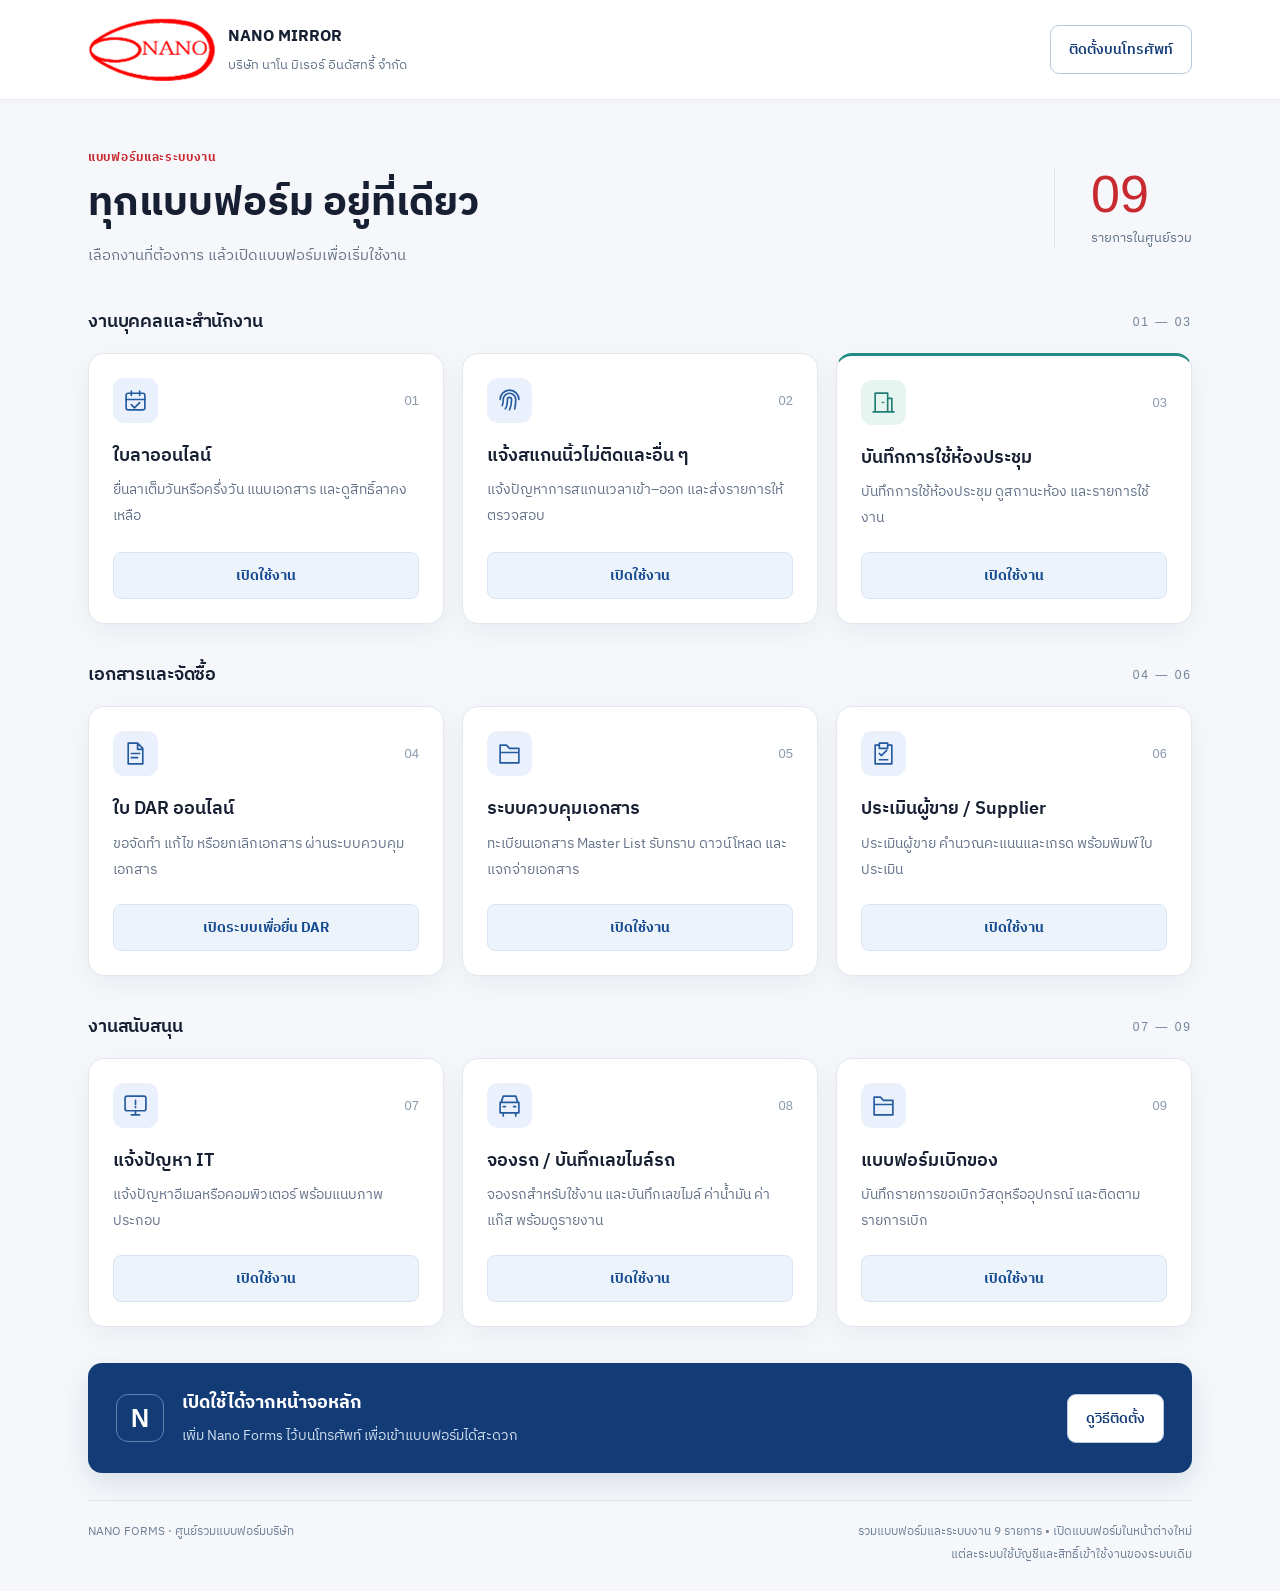
==== index.html @ 610510ab "Load professional Thai web font" ====
<!doctype html><html lang="th"><head><meta charset="UTF-8"><meta name="viewport" content="width=device-width,initial-scale=1"><meta name="theme-color" content="#133c77"><meta name="description" content="ศูนย์รวมแบบฟอร์มและระบบงาน บริษัท นาโน มิเรอร์ อินดัสทรี้ จำกัด"><meta name="apple-mobile-web-app-capable" content="yes"><meta name="apple-mobile-web-app-title" content="Nano Forms"><link rel="manifest" href="./manifest.webmanifest"><link rel="apple-touch-icon" href="./icon-192.png"><link rel="icon" href="data:image/svg+xml,%3Csvg xmlns='http://www.w3.org/2000/svg' viewBox='0 0 64 64'%3E%3Crect width='64' height='64' rx='14' fill='%23133c77'/%3E%3Cpath d='M18 46V18h8l12 18V18h8v28h-8L26 28v18Z' fill='white'/%3E%3C/svg%3E"><title>ศูนย์รวมแบบฟอร์มบริษัท | Nano Forms</title><link rel="preconnect" href="https://fonts.googleapis.com"><link rel="preconnect" href="https://fonts.gstatic.com" crossorigin><link href="https://fonts.googleapis.com/css2?family=IBM+Plex+Sans+Thai:wght@300;400;500;600;700&display=swap" rel="stylesheet"><link rel="stylesheet" href="./style.css?v=20261007-3"></head><body>
<header><div class="header-inner"><a class="brand" href="./" aria-label="หน้าหลัก Nano Forms"><img class="company-logo" src="[data-uri]" alt="NANO"><span>NANO MIRROR<small>บริษัท นาโน มิเรอร์ อินดัสทรี้ จำกัด</small></span></a><button class="install" id="install">ติดตั้งบนโทรศัพท์</button></div></header>
<main><div class="intro"><div><p class="eyebrow">แบบฟอร์มและระบบงาน</p><h1>ทุกแบบฟอร์ม<br class="mobile"> อยู่ที่เดียว</h1><p class="lead">เลือกงานที่ต้องการ แล้วเปิดแบบฟอร์มเพื่อเริ่มใช้งาน</p></div><div class="index-count"><strong>09</strong><span>รายการในศูนย์รวม</span></div></div>
<div class="notice" role="status" id="offline" hidden>ขณะนี้ไม่มีอินเทอร์เน็ต กรุณาเชื่อมต่อก่อนเปิดแบบฟอร์ม</div>
<section aria-labelledby="people"><div class="section-head"><h2 id="people">งานบุคคลและสำนักงาน</h2><span>01 — 03</span></div><div class="cards" id="people-cards"></div></section>
<section aria-labelledby="docs"><div class="section-head"><h2 id="docs">เอกสารและจัดซื้อ</h2><span>04 — 06</span></div><div class="cards" id="docs-cards"></div></section>
<section aria-labelledby="support"><div class="section-head"><h2 id="support">งานสนับสนุน</h2><span>07 — 09</span></div><div class="cards" id="support-cards"></div></section>
<aside class="install-strip"><span class="strip-icon">N</span><div><h2>เปิดใช้ได้จากหน้าจอหลัก</h2><p>เพิ่ม Nano Forms ไว้บนโทรศัพท์ เพื่อเข้าแบบฟอร์มได้สะดวก</p></div><button class="secondary" id="guide">ดูวิธีติดตั้ง</button></aside>
<footer><span>NANO FORMS · ศูนย์รวมแบบฟอร์มบริษัท</span><p>รวมแบบฟอร์มและระบบงาน 9 รายการ • เปิดแบบฟอร์มในหน้าต่างใหม่<br>แต่ละระบบใช้บัญชีและสิทธิ์เข้าใช้งานของระบบเดิม</p></footer></main>
<dialog id="install-dialog"><button class="close" aria-label="ปิด" id="close">×</button><p class="eyebrow">NANO FORMS</p><h2>ติดตั้งบนโทรศัพท์</h2><div id="installed" hidden>ติดตั้งแล้ว คุณกำลังเปิดผ่านเว็บแอป</div><div id="instructions"><h3>Android · Chrome</h3><p>เปิดเว็บนี้ใน Chrome แตะเมนู ⋮ แล้วเลือก <b>ติดตั้งแอป</b> หรือ <b>เพิ่มลงในหน้าจอหลัก</b></p><h3>iPhone · Safari</h3><p>เปิดเว็บนี้ใน Safari แตะ <b>แชร์</b> แล้วเลือก <b>เพิ่มไปยังหน้าจอโฮม</b> จากนั้นแตะ <b>เพิ่ม</b></p><p class="muted">หากเปิดจากแอปแชต ให้เปิดลิงก์ในเบราว์เซอร์ก่อน ตัวเลือกติดตั้งอาจต่างกันตามรุ่นโทรศัพท์</p></div><button id="native-install" class="primary" hidden>ติดตั้ง Nano Forms</button></dialog>
<script src="./app.js?v=20261007-2"></script></body></html>
---- style.css ----
:root{font-family:"IBM Plex Sans Thai","Noto Sans Thai",sans-serif;color:#172033;background:#f5f7fa;font-synthesis:none}*{box-sizing:border-box}body{margin:0}button,a{-webkit-tap-highlight-color:transparent}button{font:inherit;cursor:pointer}a{color:inherit}header{background:rgba(255,255,255,.96);border-bottom:1px solid #e6eaf0;box-shadow:0 1px 10px rgba(20,35,60,.04)}.header-inner{max-width:1160px;margin:auto;padding:18px 28px;display:flex;align-items:center;justify-content:space-between;gap:20px}.brand{display:flex;align-items:center;gap:13px;text-decoration:none;font:700 16px "Segoe UI",Arial,sans-serif;letter-spacing:.3px}.brand small{display:block;font:400 13px/1.6 "IBM Plex Sans Thai","Noto Sans Thai",sans-serif;letter-spacing:0;color:#65758b;margin-top:5px}.company-logo{width:127px;height:63px;object-fit:contain;display:block;flex-shrink:0}.install,.secondary{background:white;color:#133c77;border:1px solid #b9c9df;border-radius:9px;padding:12px 18px;font-size:14px;font-weight:bold;min-height:46px}.install:hover,.secondary:hover{background:#eef4fc}main{max-width:1160px;margin:auto;padding:48px 28px 24px}.intro{display:flex;align-items:center;justify-content:space-between;margin-bottom:38px}.eyebrow{font-size:12px;color:#c82a31;letter-spacing:.7px;font-weight:700;margin:0 0 10px;text-transform:uppercase}h1{font-size:40px;line-height:1.32;margin:0;font-weight:700;letter-spacing:-.4px}.lead{font-size:15px;color:#687386;margin:12px 0 0;line-height:1.8}.index-count{border-left:1px solid #e0e5ec;padding-left:36px;display:grid;gap:7px;color:#61728a}.index-count strong{font:500 52px/1 Arial;color:#c82a31}.index-count span{font-size:13px}.section-head{display:flex;align-items:center;justify-content:space-between;margin-bottom:16px}.section-head h2{font-size:18px;margin:0;font-weight:700;letter-spacing:-.15px}.section-head>span{font:12px Arial;color:#718299;letter-spacing:2px}.cards{display:grid;grid-template-columns:repeat(3,minmax(0,1fr));gap:18px;margin-bottom:36px}.card{background:#fff;border:1px solid #e2e7ee;border-radius:16px;padding:24px;display:flex;flex-direction:column;position:relative;min-height:250px;box-shadow:0 8px 24px rgba(22,39,66,.055);transition:transform .18s ease,box-shadow .18s ease,border-color .18s ease}.card-top{display:flex;align-items:center;justify-content:space-between;margin-bottom:18px}.icon{width:45px;height:45px;display:grid;place-items:center;border-radius:11px;background:#eaf1fc;color:#245b9f}.icon svg{width:25px;height:25px}.card-number{font:13px Arial;color:#8a99ad}.card h3{font-size:18px;line-height:1.7;margin:0 0 6px}.card p{font-size:14px;line-height:1.85;color:#637188;margin:0 0 21px}.card .action{margin-top:auto;text-align:center;display:block;text-decoration:none;border-radius:8px;padding:11px 10px;font-size:14px;font-weight:bold;color:#174c91;background:#edf3fb;border:1px solid #d9e5f5;min-height:44px}.card a.action:hover{background:#133c77;color:white}.card .pending{color:#7b6644;background:#f7f4ed;border-color:#eee7d8;font-weight:400}.meeting{border-top:3px solid #238d85}.meeting .icon{background:#e7f5f1;color:#207e73}.install-strip{display:flex;gap:18px;align-items:center;background:#133c77;color:#fff;padding:25px 28px;border-radius:14px;margin:12px 0 27px}.strip-icon{border:1px solid #6281ac;border-radius:12px;display:grid;place-items:center;height:48px;width:48px;flex-shrink:0;font:bold 25px Arial}.install-strip h2{margin:0 0 5px;font-size:18px}.install-strip p{margin:0;font-size:14px;line-height:1.8;color:#d2dff0}.install-strip .secondary{margin-left:auto;white-space:nowrap}footer{border-top:1px solid #dde5ef;padding-top:20px;color:#708096;font-size:12px;line-height:1.9;display:flex;justify-content:space-between;gap:20px}footer p{margin:0;text-align:right}.mobile{display:none}dialog{border:0;border-radius:18px;padding:32px;max-width:480px;width:calc(100% - 32px);color:#152a46;box-shadow:0 20px 80px #09214255}dialog::backdrop{background:#0e234b88}dialog h2{font-size:24px;margin:10px 0 26px}dialog h3{font-size:17px;margin:24px 0 8px}dialog p{line-height:1.9;font-size:15px}.close{position:absolute;right:12px;top:10px;background:none;border:0;font-size:28px;width:44px;height:44px;color:#65758b}.muted{color:#718197;font-size:13px!important}.primary{background:#133c77;color:white;border:0;border-radius:9px;width:100%;padding:13px}.notice{padding:15px;background:#fff0cf;border-radius:9px;margin-bottom:20px}button:focus-visible,a:focus-visible{outline:3px solid #15978c;outline-offset:4px}[hidden]{display:none!important}@media(max-width:850px){.cards{grid-template-columns:repeat(2,minmax(0,1fr))}.index-count{display:none}footer{display:block}footer p{text-align:left;margin-top:8px}}@media(max-width:560px){.header-inner{padding:16px;gap:10px}.brand{font-size:14px;gap:9px}.brand small{font-size:12px;max-width:190px}.company-logo{width:92px;height:auto;flex-shrink:0}.install{font-size:12px;padding:9px;max-width:93px}main{padding:29px 16px 20px}.intro{margin-bottom:29px}h1{font-size:31px}.lead{font-size:14px}.cards{grid-template-columns:1fr;gap:12px;margin-bottom:27px}.card{min-height:0;padding:19px;display:grid;grid-template-columns:46px 1fr;column-gap:15px}.card-top{grid-row:1/4;display:block;margin:0}.card-number{display:none}.card h3{font-size:17px}.card p{margin-bottom:13px}.card .action{grid-column:2;padding:10px}.section-head h2{font-size:18px}.install-strip{padding:22px;flex-wrap:wrap;gap:14px}.install-strip>div{flex:1}.install-strip .secondary{width:100%;margin:0}.install-strip h2{font-size:16px}.strip-icon{width:40px;height:40px}footer{font-size:12px}.section-head>span{font-size:11px}}
.card:hover{transform:translateY(-2px);box-shadow:0 12px 30px rgba(22,39,66,.09);border-color:#d5dce6}.card h3{letter-spacing:-.1px}.company-logo{background:#fff}.card .action{transition:.18s ease}.card a.action:hover{background:#c82a31!important;border-color:#c82a31!important;color:#fff!important}.install-strip{box-shadow:0 10px 28px rgba(19,60,119,.12)}

/* Responsive refinement */
html{-webkit-text-size-adjust:100%;text-size-adjust:100%}
body{min-width:0;overflow-x:hidden}
img,svg{max-width:100%}
.header-inner,main{width:100%}
@media(max-width:1024px){.header-inner,main{padding-left:22px;padding-right:22px}.cards{grid-template-columns:repeat(2,minmax(0,1fr))}.intro{gap:28px}}
@media(max-width:700px){.header-inner{align-items:center;flex-wrap:wrap}.brand{min-width:0;flex:1}.company-logo{width:84px}.brand>span:last-child{font-size:13px}.brand small{font-size:11px}.install{margin-left:auto}.intro{display:block}.index-count{display:none}.cards{grid-template-columns:1fr}.card{min-height:0}.install-strip{display:grid;grid-template-columns:auto 1fr}.install-strip .secondary{grid-column:1/-1;width:100%;margin:0}footer{display:block}footer p{text-align:left;margin-top:8px}}
@media(max-width:430px){.header-inner{padding:12px 14px}.company-logo{width:72px}.brand{gap:7px}.brand>span:last-child{font-size:12px;letter-spacing:0}.brand small{display:none}.install{min-height:40px;padding:8px 10px;font-size:11px;max-width:none}main{padding:25px 14px 18px}h1{font-size:28px}.lead{font-size:13px}.section-head h2{font-size:17px}.card{display:block;padding:18px}.card-top{display:flex;margin-bottom:13px}.card p{font-size:13px}.card .action{width:100%}.install-strip{padding:18px}.install-strip h2{font-size:15px}.install-strip p{font-size:12px}dialog{padding:24px 20px}}
@media(min-width:1400px){.header-inner,main{max-width:1240px}.cards{gap:20px}}

/* Professional Thai typography */
body,button,input,select,textarea{font-family:"IBM Plex Sans Thai","Noto Sans Thai",sans-serif}
.brand{font-family:"IBM Plex Sans Thai","Noto Sans Thai",sans-serif;font-weight:700;letter-spacing:0}
.brand small{font-family:"IBM Plex Sans Thai","Noto Sans Thai",sans-serif;font-weight:400}
h1,h2,h3,.card h3,.install-strip h2{font-family:"IBM Plex Sans Thai","Noto Sans Thai",sans-serif;letter-spacing:0}
h1{font-weight:700}.section-head h2,.card h3{font-weight:600}
.card p,.lead,footer,.install-strip p{font-weight:400}
.action,.install,.secondary,.primary{font-weight:600}
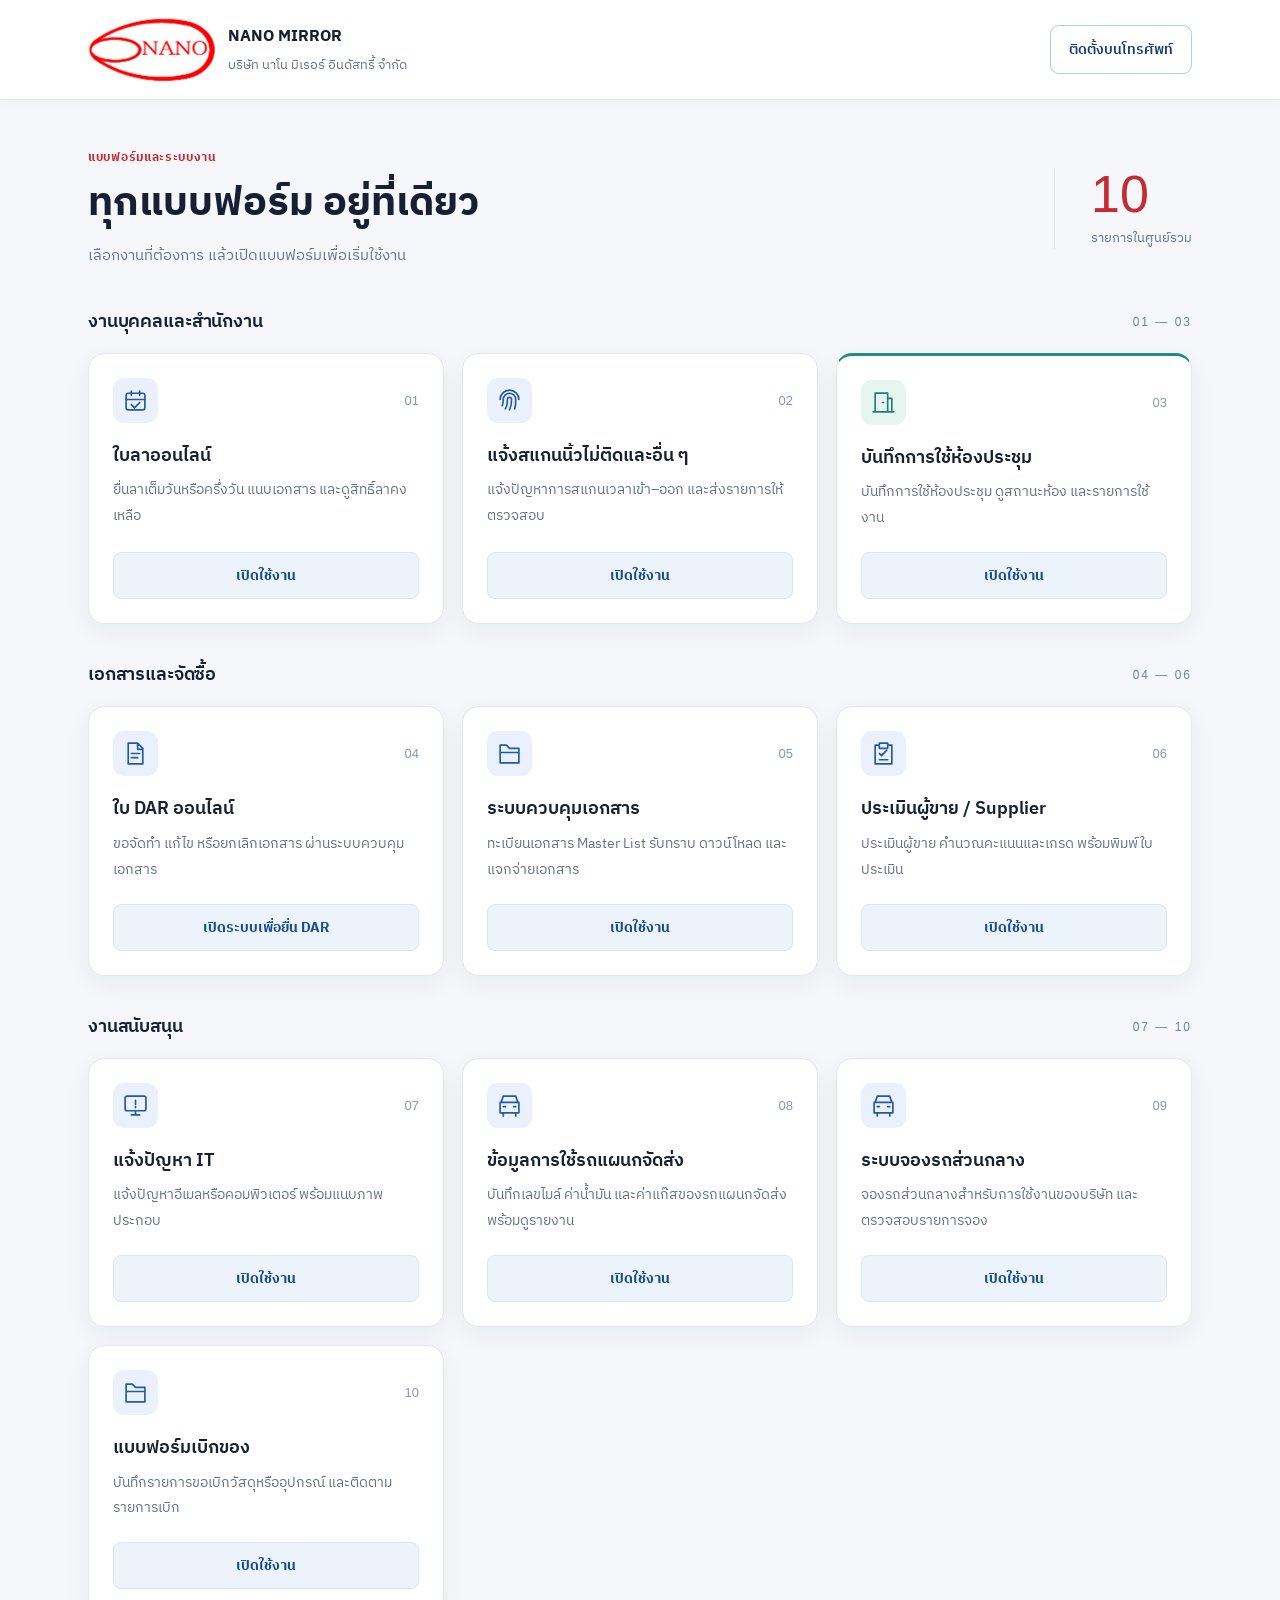
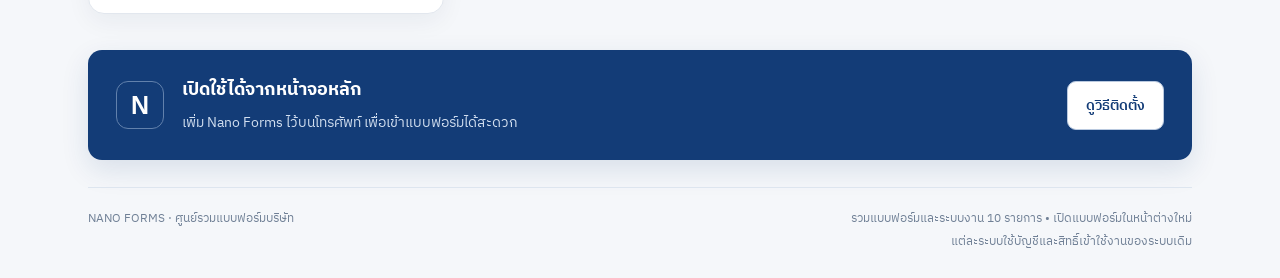
==== commit 8219f306: "Update Nano Forms count to ten" ====
--- a/index.html
+++ b/index.html
@@ -1,11 +1,11 @@
 <!doctype html><html lang="th"><head><meta charset="UTF-8"><meta name="viewport" content="width=device-width,initial-scale=1"><meta name="theme-color" content="#133c77"><meta name="description" content="ศูนย์รวมแบบฟอร์มและระบบงาน บริษัท นาโน มิเรอร์ อินดัสทรี้ จำกัด"><meta name="apple-mobile-web-app-capable" content="yes"><meta name="apple-mobile-web-app-title" content="Nano Forms"><link rel="manifest" href="./manifest.webmanifest"><link rel="apple-touch-icon" href="./icon-192.png"><link rel="icon" href="data:image/svg+xml,%3Csvg xmlns='http://www.w3.org/2000/svg' viewBox='0 0 64 64'%3E%3Crect width='64' height='64' rx='14' fill='%23133c77'/%3E%3Cpath d='M18 46V18h8l12 18V18h8v28h-8L26 28v18Z' fill='white'/%3E%3C/svg%3E"><title>ศูนย์รวมแบบฟอร์มบริษัท | Nano Forms</title><link rel="preconnect" href="https://fonts.googleapis.com"><link rel="preconnect" href="https://fonts.gstatic.com" crossorigin><link href="https://fonts.googleapis.com/css2?family=IBM+Plex+Sans+Thai:wght@300;400;500;600;700&display=swap" rel="stylesheet"><link rel="stylesheet" href="./style.css?v=20261007-3"></head><body>
 <header><div class="header-inner"><a class="brand" href="./" aria-label="หน้าหลัก Nano Forms"><img class="company-logo" src="[data-uri]" alt="NANO"><span>NANO MIRROR<small>บริษัท นาโน มิเรอร์ อินดัสทรี้ จำกัด</small></span></a><button class="install" id="install">ติดตั้งบนโทรศัพท์</button></div></header>
-<main><div class="intro"><div><p class="eyebrow">แบบฟอร์มและระบบงาน</p><h1>ทุกแบบฟอร์ม<br class="mobile"> อยู่ที่เดียว</h1><p class="lead">เลือกงานที่ต้องการ แล้วเปิดแบบฟอร์มเพื่อเริ่มใช้งาน</p></div><div class="index-count"><strong>09</strong><span>รายการในศูนย์รวม</span></div></div>
+<main><div class="intro"><div><p class="eyebrow">แบบฟอร์มและระบบงาน</p><h1>ทุกแบบฟอร์ม<br class="mobile"> อยู่ที่เดียว</h1><p class="lead">เลือกงานที่ต้องการ แล้วเปิดแบบฟอร์มเพื่อเริ่มใช้งาน</p></div><div class="index-count"><strong>10</strong><span>รายการในศูนย์รวม</span></div></div>
 <div class="notice" role="status" id="offline" hidden>ขณะนี้ไม่มีอินเทอร์เน็ต กรุณาเชื่อมต่อก่อนเปิดแบบฟอร์ม</div>
 <section aria-labelledby="people"><div class="section-head"><h2 id="people">งานบุคคลและสำนักงาน</h2><span>01 — 03</span></div><div class="cards" id="people-cards"></div></section>
 <section aria-labelledby="docs"><div class="section-head"><h2 id="docs">เอกสารและจัดซื้อ</h2><span>04 — 06</span></div><div class="cards" id="docs-cards"></div></section>
-<section aria-labelledby="support"><div class="section-head"><h2 id="support">งานสนับสนุน</h2><span>07 — 09</span></div><div class="cards" id="support-cards"></div></section>
+<section aria-labelledby="support"><div class="section-head"><h2 id="support">งานสนับสนุน</h2><span>07 — 10</span></div><div class="cards" id="support-cards"></div></section>
 <aside class="install-strip"><span class="strip-icon">N</span><div><h2>เปิดใช้ได้จากหน้าจอหลัก</h2><p>เพิ่ม Nano Forms ไว้บนโทรศัพท์ เพื่อเข้าแบบฟอร์มได้สะดวก</p></div><button class="secondary" id="guide">ดูวิธีติดตั้ง</button></aside>
-<footer><span>NANO FORMS · ศูนย์รวมแบบฟอร์มบริษัท</span><p>รวมแบบฟอร์มและระบบงาน 9 รายการ • เปิดแบบฟอร์มในหน้าต่างใหม่<br>แต่ละระบบใช้บัญชีและสิทธิ์เข้าใช้งานของระบบเดิม</p></footer></main>
+<footer><span>NANO FORMS · ศูนย์รวมแบบฟอร์มบริษัท</span><p>รวมแบบฟอร์มและระบบงาน 10 รายการ • เปิดแบบฟอร์มในหน้าต่างใหม่<br>แต่ละระบบใช้บัญชีและสิทธิ์เข้าใช้งานของระบบเดิม</p></footer></main>
 <dialog id="install-dialog"><button class="close" aria-label="ปิด" id="close">×</button><p class="eyebrow">NANO FORMS</p><h2>ติดตั้งบนโทรศัพท์</h2><div id="installed" hidden>ติดตั้งแล้ว คุณกำลังเปิดผ่านเว็บแอป</div><div id="instructions"><h3>Android · Chrome</h3><p>เปิดเว็บนี้ใน Chrome แตะเมนู ⋮ แล้วเลือก <b>ติดตั้งแอป</b> หรือ <b>เพิ่มลงในหน้าจอหลัก</b></p><h3>iPhone · Safari</h3><p>เปิดเว็บนี้ใน Safari แตะ <b>แชร์</b> แล้วเลือก <b>เพิ่มไปยังหน้าจอโฮม</b> จากนั้นแตะ <b>เพิ่ม</b></p><p class="muted">หากเปิดจากแอปแชต ให้เปิดลิงก์ในเบราว์เซอร์ก่อน ตัวเลือกติดตั้งอาจต่างกันตามรุ่นโทรศัพท์</p></div><button id="native-install" class="primary" hidden>ติดตั้ง Nano Forms</button></dialog>
-<script src="./app.js?v=20261007-2"></script></body></html>
+<script src="./app.js?v=20261007-4"></script></body></html>
